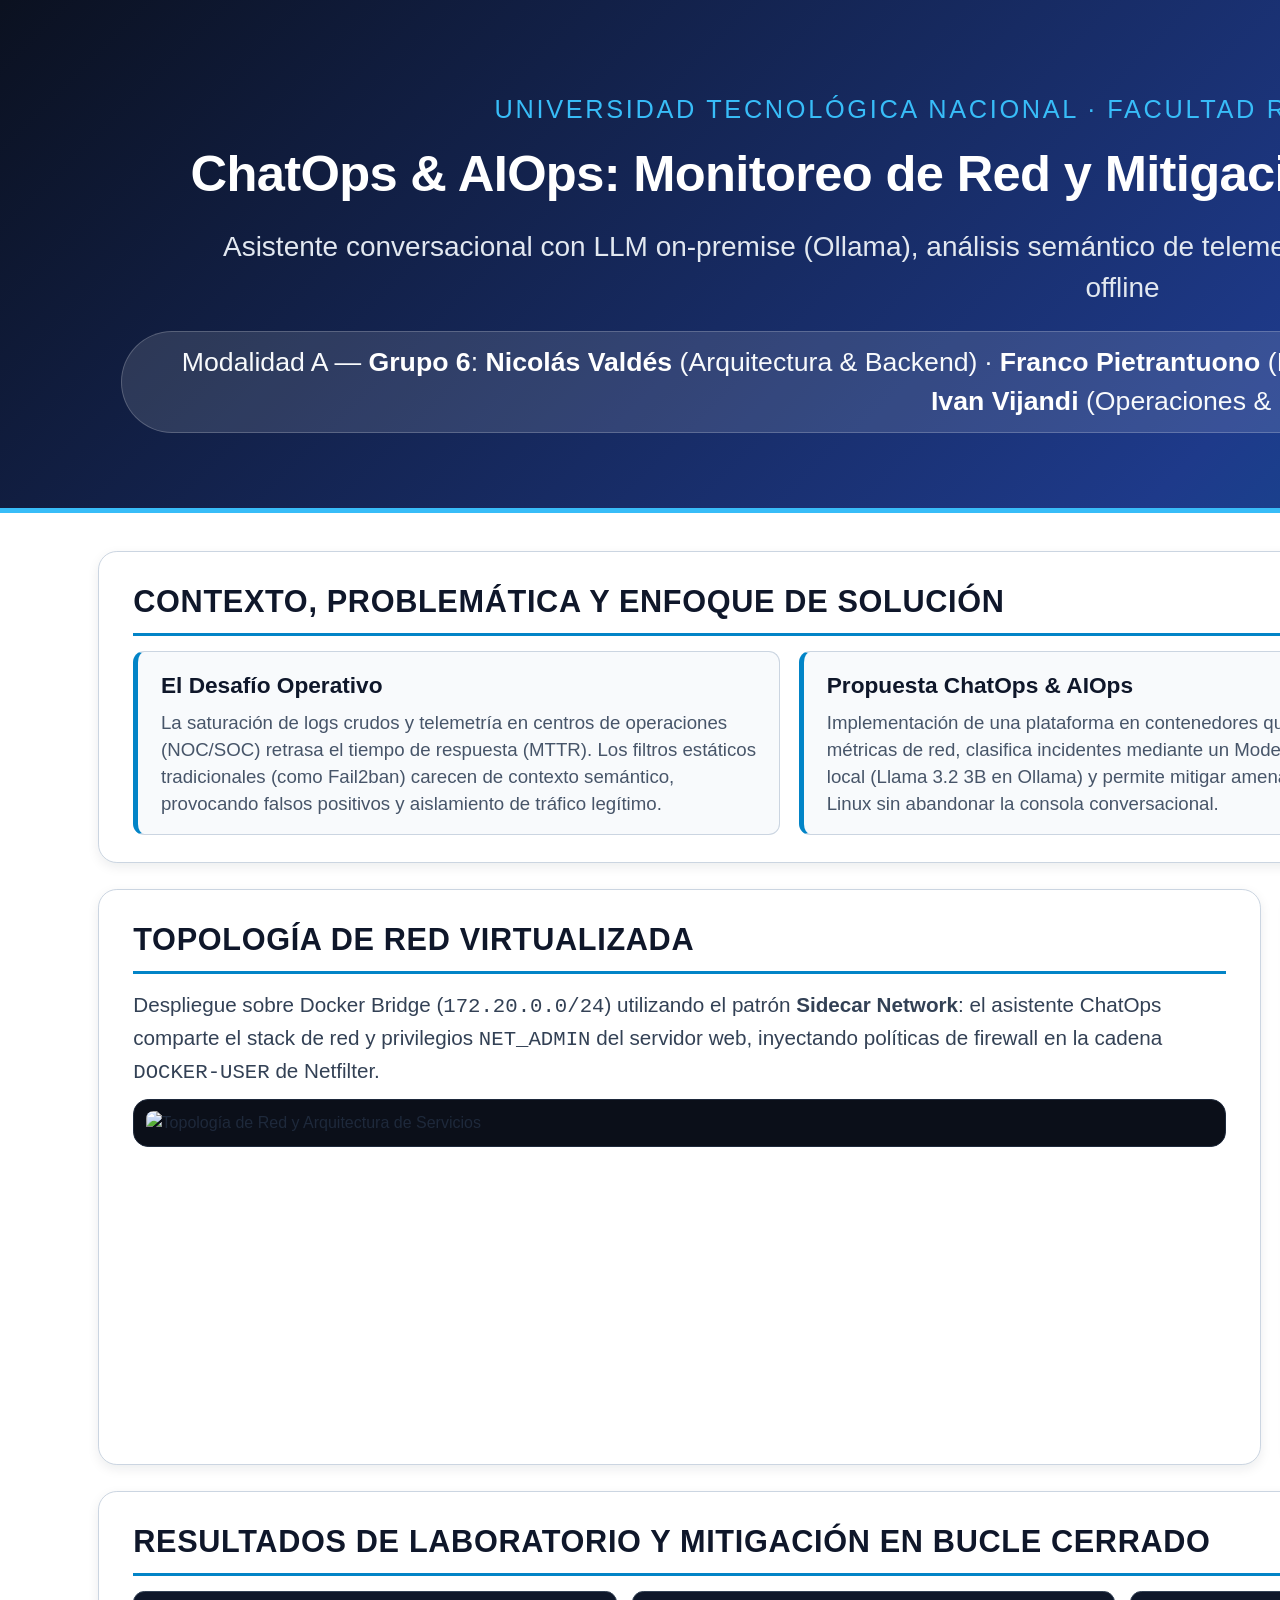
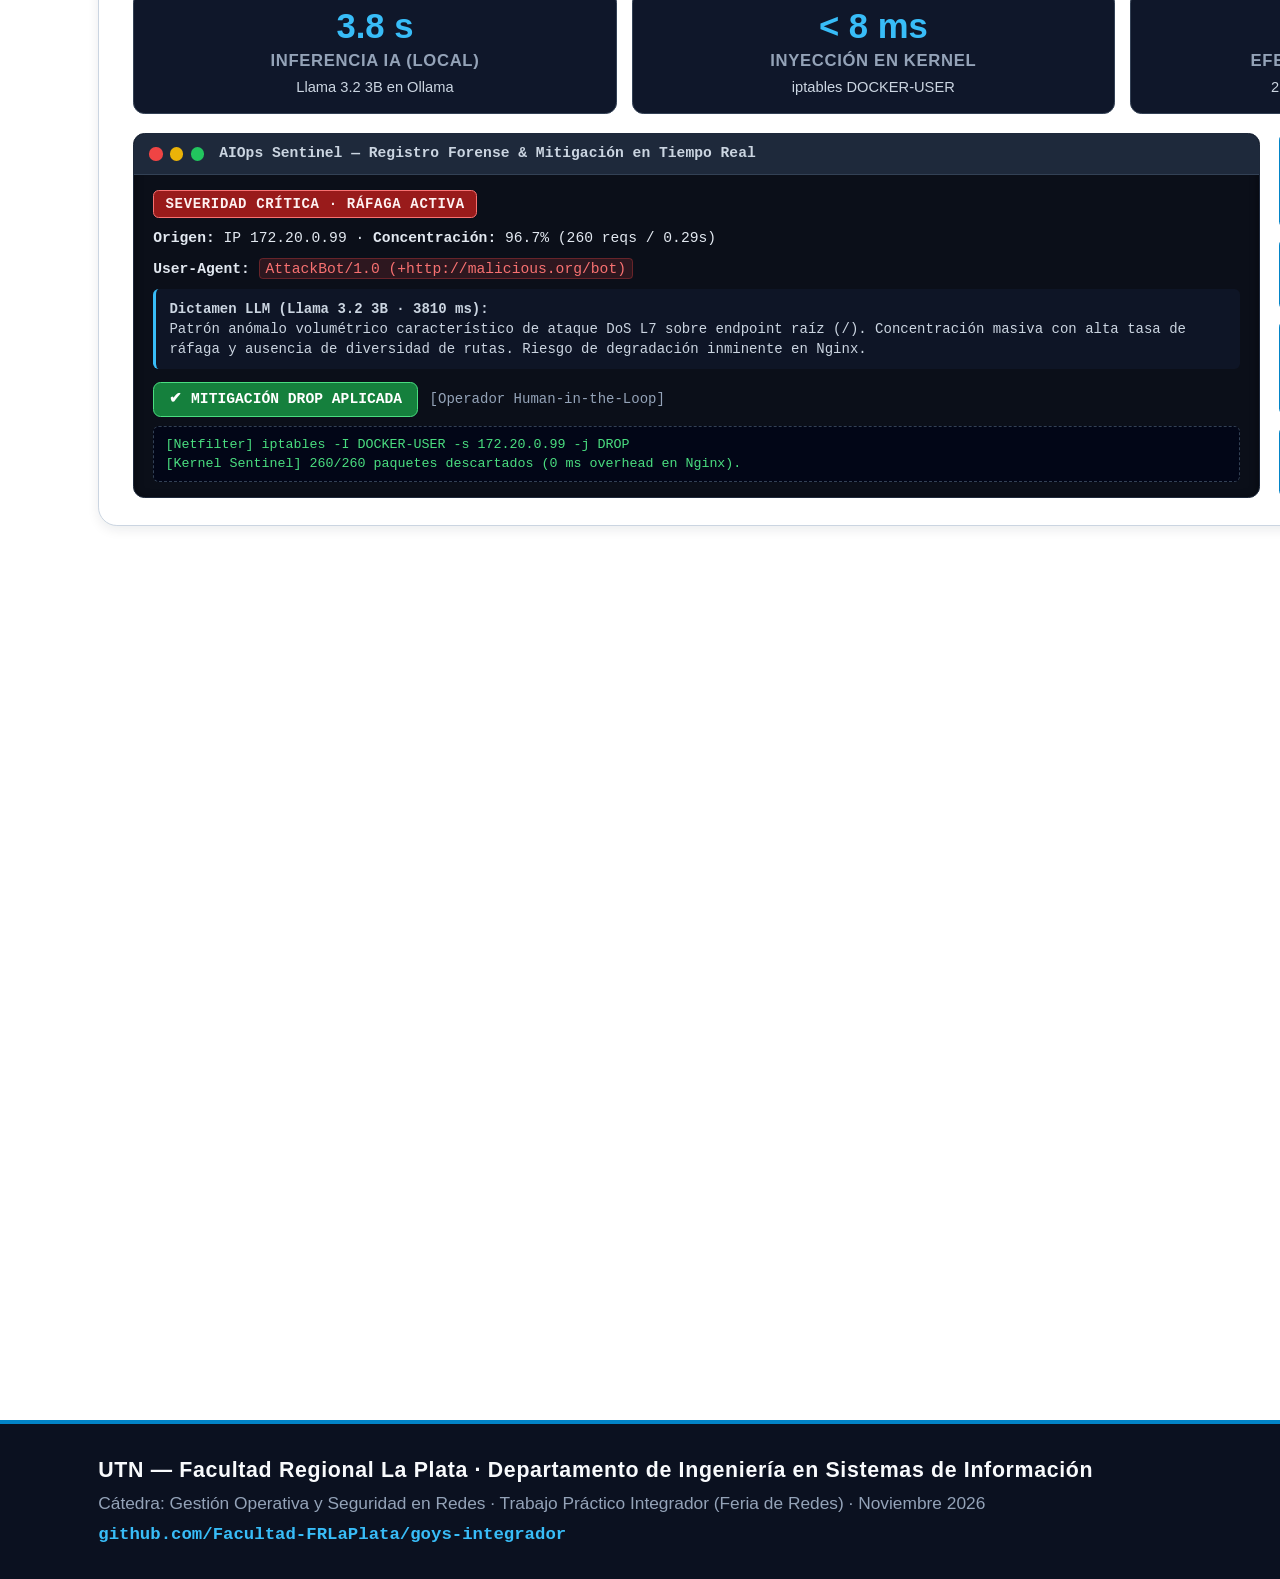
==== poster/poster-template.html @ 95d78712 "docs(poster): maquetacion de poster a1 y svg qr interactivo" ====
<!DOCTYPE html>
<html lang="es">
<head>
  <meta charset="UTF-8">
  <meta name="viewport" content="width=device-width, initial-scale=1.0">
  <title>Póster A1 — ChatOps & AIOps (GOYS 2026)</title>
  <style>
    *, *::before, *::after { margin: 0; padding: 0; box-sizing: border-box; }

    :root {
      --primary: #0f172a;
      --primary-light: #1e3a8a;
      --accent: #0284c7;
      --accent-light: #38bdf8;
      --success: #16a34a;
      --danger: #dc2626;
      --bg-page: #f1f5f9;
      --bg-section: #ffffff;
      --bg-card: #f8fafc;
      --text: #1e293b;
      --text-muted: #64748b;
      --border: #cbd5e1;
      --shadow: 0 4px 12px rgba(15, 23, 42, 0.08);
    }

    body {
      font-family: -apple-system, BlinkMacSystemFont, 'Segoe UI', Roboto, Oxygen, Ubuntu, Cantarell, 'Helvetica Neue', Arial, sans-serif;
      color: var(--text);
      background: var(--bg-page);
      line-height: 1.45;
    }

    @page {
      size: A1 portrait;
      margin: 0;
    }

    @media print {
      body { margin: 0; padding: 0; background: #ffffff; }
      .poster { box-shadow: none; border-radius: 0; }
    }

    .poster {
      width: 594mm;
      height: 841mm;
      display: flex;
      flex-direction: column;
      justify-content: space-between;
      background: #ffffff;
      overflow: hidden;
    }

    /* ── HEADER ── */
    .header {
      background: linear-gradient(135deg, #0b1120 0%, #1e3a8a 60%, #0369a1 100%);
      color: #ffffff;
      padding: 24mm 32mm 20mm;
      text-align: center;
      border-bottom: 5px solid var(--accent-light);
    }

    .header .pre-title {
      font-size: 19pt;
      font-weight: 500;
      letter-spacing: 2pt;
      text-transform: uppercase;
      color: var(--accent-light);
      margin-bottom: 4mm;
    }

    .header h1 {
      font-size: 38pt;
      font-weight: 800;
      line-height: 1.22;
      margin-bottom: 6mm;
      letter-spacing: -0.5pt;
    }

    .header .subtitle {
      font-size: 21pt;
      font-weight: 400;
      color: #e2e8f0;
      margin-bottom: 6mm;
      max-width: 90%;
      margin-left: auto;
      margin-right: auto;
    }

    .header .group-info {
      font-size: 20pt;
      font-weight: 400;
      color: #f8fafc;
      background: rgba(255, 255, 255, 0.12);
      display: inline-block;
      padding: 3mm 12mm;
      border-radius: 20mm;
      border: 1px solid rgba(255, 255, 255, 0.2);
    }

    .header .group-info strong {
      color: #ffffff;
      font-weight: 700;
    }

    /* ── CONTENT GRID ── */
    .content {
      padding: 10mm 26mm;
      display: flex;
      flex-direction: column;
      gap: 7mm;
      flex: 1;
    }

    .section {
      background: var(--bg-section);
      border-radius: 5mm;
      padding: 7mm 9mm;
      border: 1.5px solid var(--border);
      box-shadow: var(--shadow);
    }

    .section-title {
      font-size: 23pt;
      font-weight: 800;
      color: #0f172a;
      display: flex;
      align-items: center;
      gap: 3mm;
      margin-bottom: 4mm;
      padding-bottom: 2.5mm;
      border-bottom: 3px solid var(--accent);
      text-transform: uppercase;
      letter-spacing: 0.5pt;
    }

    .section p {
      font-size: 15.5pt;
      line-height: 1.5;
      color: #334155;
    }

    /* ── INTRO BANNER (3 PILLARS) ── */
    .intro-grid {
      display: grid;
      grid-template-columns: 1fr 1fr 1fr;
      gap: 5mm;
      margin-top: 2mm;
    }

    .intro-card {
      background: var(--bg-card);
      border: 1px solid var(--border);
      border-left: 5px solid var(--accent);
      border-radius: 3mm;
      padding: 4.5mm 6mm;
    }

    .intro-card h4 {
      font-size: 17pt;
      font-weight: 700;
      color: #0f172a;
      margin-bottom: 2mm;
    }

    .intro-card p {
      font-size: 14pt;
      color: #475569;
      line-height: 1.45;
    }

    /* ── MIDDLE SPLIT (2 COLUMNS) ── */
    .columns-grid {
      display: grid;
      grid-template-columns: 1.15fr 0.85fr;
      gap: 7mm;
    }

    /* ── DIAGRAM BLOCK ── */
    .diagram-container {
      background: #0b0f19;
      border-radius: 4mm;
      padding: 3mm;
      border: 1px solid #1e293b;
      display: flex;
      justify-content: center;
      align-items: center;
      margin-top: 3mm;
    }

    .diagram-container img {
      width: 100%;
      height: auto;
      display: block;
      border-radius: 2mm;
    }

    /* ── METHODOLOGY / TWO-TIER ── */
    .tier-box {
      background: var(--bg-card);
      border-radius: 3mm;
      border: 1px solid var(--border);
      padding: 4mm 5mm;
      margin-bottom: 3.5mm;
    }

    .tier-box.tier-1 { border-left: 5px solid #059669; }
    .tier-box.tier-2 { border-left: 5px solid #2563eb; }
    .tier-box.tier-3 { border-left: 5px solid #dc2626; }

    .tier-box h4 {
      font-size: 16pt;
      font-weight: 700;
      color: #0f172a;
      margin-bottom: 1.5mm;
      display: flex;
      justify-content: space-between;
    }

    .tier-box .badge {
      font-size: 11pt;
      font-weight: 600;
      padding: 0.8mm 3mm;
      border-radius: 2mm;
      color: #ffffff;
      text-transform: uppercase;
    }

    .badge-green { background: #059669; }
    .badge-blue { background: #2563eb; }
    .badge-red { background: #dc2626; }

    .tier-box p {
      font-size: 13.5pt;
      color: #475569;
      line-height: 1.4;
    }

    /* ── RESULTS SECTION ── */
    .metrics-bar {
      display: grid;
      grid-template-columns: repeat(4, 1fr);
      gap: 4mm;
      margin-bottom: 5mm;
    }

    .metric-card {
      background: #0f172a;
      color: #ffffff;
      border-radius: 3mm;
      padding: 4mm;
      text-align: center;
      border: 1px solid #334155;
    }

    .metric-value {
      font-size: 26pt;
      font-weight: 800;
      color: #38bdf8;
      line-height: 1.1;
      margin-bottom: 1mm;
    }

    .metric-label {
      font-size: 12.5pt;
      font-weight: 600;
      color: #94a3b8;
      text-transform: uppercase;
      letter-spacing: 0.5pt;
    }

    .metric-sub {
      font-size: 11pt;
      color: #cbd5e1;
      margin-top: 1mm;
    }

    .results-split {
      display: grid;
      grid-template-columns: 1.15fr 0.85fr;
      gap: 5mm;
      align-items: stretch;
    }

    .evidence-terminal {
      background: #0b0f19;
      color: #f8fafc;
      border-radius: 3mm;
      border: 1px solid #1e293b;
      display: flex;
      flex-direction: column;
      box-shadow: inset 0 2px 8px rgba(0,0,0,0.5);
      overflow: hidden;
    }

    .term-header {
      background: #1e293b;
      padding: 2.5mm 4mm;
      display: flex;
      align-items: center;
      gap: 2mm;
      border-bottom: 1px solid #334155;
    }

    .term-dot {
      width: 3.5mm;
      height: 3.5mm;
      border-radius: 50%;
      display: inline-block;
    }
    .dot-red { background: #ef4444; }
    .dot-yellow { background: #eab308; }
    .dot-green { background: #22c55e; }

    .term-title {
      font-size: 11pt;
      font-weight: 600;
      color: #cbd5e1;
      margin-left: 2mm;
      font-family: monospace;
    }

    .term-body {
      padding: 4mm 5mm;
      font-family: ui-monospace, SFMono-Regular, Menlo, Monaco, Consolas, monospace;
      font-size: 11.5pt;
      line-height: 1.45;
      display: flex;
      flex-direction: column;
      gap: 2.5mm;
    }

    .term-badge-crit {
      background: #991b1b;
      color: #fef2f2;
      display: inline-block;
      align-self: flex-start;
      font-size: 10.5pt;
      font-weight: 700;
      padding: 0.8mm 3mm;
      border-radius: 1.5mm;
      border: 1px solid #f87171;
      letter-spacing: 0.5pt;
    }

    .term-meta {
      color: #e2e8f0;
      font-size: 11pt;
    }

    .term-meta code {
      color: #f87171;
      background: rgba(239, 68, 68, 0.15);
      padding: 0.5mm 1.5mm;
      border-radius: 1mm;
      border: 1px solid rgba(239, 68, 68, 0.3);
    }

    .term-report {
      background: rgba(15, 23, 42, 0.8);
      border-left: 3px solid #38bdf8;
      padding: 2.5mm 3.5mm;
      border-radius: 1.5mm;
      color: #cbd5e1;
      font-size: 10.5pt;
    }

    .term-action-row {
      display: flex;
      align-items: center;
      gap: 3mm;
      margin-top: 1mm;
    }

    .term-btn-action {
      background: #15803d;
      color: #ffffff;
      font-weight: 700;
      font-size: 11pt;
      padding: 1.5mm 4mm;
      border-radius: 2mm;
      border: 1px solid #4ade80;
    }

    .term-hitl-tag {
      color: #94a3b8;
      font-size: 10.5pt;
    }

    .term-kernel-log {
      background: #020617;
      border: 1px dashed #334155;
      padding: 2mm 3mm;
      border-radius: 1.5mm;
      font-size: 10pt;
      color: #4ade80;
    }

    .findings-list {
      list-style: none;
      display: flex;
      flex-direction: column;
      gap: 2.5mm;
      justify-content: space-between;
    }

    .findings-list li {
      background: var(--bg-card);
      border: 1px solid var(--border);
      border-left: 4px solid var(--accent);
      padding: 3mm 4mm;
      border-radius: 2mm;
      font-size: 13pt;
      line-height: 1.35;
      color: #334155;
    }

    .findings-list li strong {
      color: #0f172a;
    }

    /* ── FOOTER ── */
    .footer {
      background: #0b1120;
      color: #ffffff;
      padding: 8mm 26mm;
      display: flex;
      align-items: center;
      justify-content: space-between;
      border-top: 4px solid var(--accent);
    }

    .footer-left {
      display: flex;
      flex-direction: column;
      gap: 1.5mm;
    }

    .footer-left .institution {
      font-size: 16pt;
      font-weight: 700;
      color: #f8fafc;
      letter-spacing: 0.5pt;
    }

    .footer-left .meta {
      font-size: 13pt;
      color: #94a3b8;
    }

    .footer-left .repo-link {
      font-size: 13pt;
      color: #38bdf8;
      font-family: monospace;
      font-weight: 600;
    }

    .footer-right {
      display: flex;
      align-items: center;
      gap: 6mm;
    }

    .qr-container {
      background: #ffffff;
      padding: 2mm;
      border-radius: 2.5mm;
      display: flex;
      align-items: center;
      justify-content: center;
      width: 25mm;
      height: 25mm;
      box-shadow: 0 2px 8px rgba(0,0,0,0.3);
    }

    .qr-container img {
      width: 100%;
      height: 100%;
    }

    .qr-caption {
      font-size: 12pt;
      color: #cbd5e1;
      text-align: right;
      line-height: 1.3;
    }
  </style>
</head>
<body>
  <div class="poster">

    <!-- ══════════ ENCABEZADO INSTITUCIONAL ══════════ -->
    <header class="header">
      <div class="pre-title">Universidad Tecnológica Nacional &middot; Facultad Regional La Plata &middot; GOYS 2026</div>
      <h1>ChatOps &amp; AIOps: Monitoreo de Red y Mitigación de Incidentes en Tiempo Real</h1>
      <p class="subtitle">Asistente conversacional con LLM on-premise (Ollama), análisis semántico de telemetría L3-L7 y mitigación perimetral Human-in-the-Loop 100% offline</p>
      <div class="group-info">
        Modalidad A &mdash; <strong>Grupo 6</strong>:
        <strong>Nicolás Valdés</strong> (Arquitectura &amp; Backend) &middot;
        <strong>Franco Pietrantuono</strong> (Infraestructura &amp; Redes) &middot;
        <strong>Facundo Otero</strong> (Seguridad &amp; Análisis) &middot;
        <strong>Ivan Vijandi</strong> (Operaciones &amp; UI)
      </div>
    </header>

    <!-- ══════════ CONTENIDO PRINCIPAL ══════════ -->
    <main class="content">

      <!-- SECCIÓN 1: INTRODUCCIÓN Y PROBLEMA -->
      <section class="section">
        <h2 class="section-title">Contexto, Problemática y Enfoque de Solución</h2>
        <div class="intro-grid">
          <div class="intro-card">
            <h4>El Desafío Operativo</h4>
            <p>La saturación de logs crudos y telemetría en centros de operaciones (NOC/SOC) retrasa el tiempo de respuesta (MTTR). Los filtros estáticos tradicionales (como Fail2ban) carecen de contexto semántico, provocando falsos positivos y aislamiento de tráfico legítimo.</p>
          </div>
          <div class="intro-card">
            <h4>Propuesta ChatOps &amp; AIOps</h4>
            <p>Implementación de una plataforma en contenedores que centraliza métricas de red, clasifica incidentes mediante un Modelo de Lenguaje local (Llama 3.2 3B en Ollama) y permite mitigar amenazas en el kernel Linux sin abandonar la consola conversacional.</p>
          </div>
          <div class="intro-card">
            <h4>Garantía 100% Offline</h4>
            <p>Arquitectura on-premise estricta: cero dependencias externas o APIs en la nube. Privacidad total de direcciones IP y registros de auditoría corporativos, garantizando robustez y operatividad total durante la demostración en la Feria de Redes.</p>
          </div>
        </div>
      </section>

      <!-- SECCIÓN 2: ARQUITECTURA + METODOLOGÍA (2 COLUMNAS) -->
      <div class="columns-grid">

        <!-- COLUMNA IZQUIERDA: TOPOLOGÍA VIRTUAL -->
        <section class="section">
          <h2 class="section-title">Topología de Red Virtualizada</h2>
          <p>Despliegue sobre Docker Bridge (<code>172.20.0.0/24</code>) utilizando el patrón <strong>Sidecar Network</strong>: el asistente ChatOps comparte el stack de red y privilegios <code>NET_ADMIN</code> del servidor web, inyectando políticas de firewall en la cadena <code>DOCKER-USER</code> de Netfilter.</p>
          <div class="diagram-container">
            <img src="../diagramas/topologia-red.svg" alt="Topología de Red y Arquitectura de Servicios">
          </div>
        </section>

        <!-- COLUMNA DERECHA: PIPELINE TWO-TIER AIOPS -->
        <section class="section">
          <h2 class="section-title">Metodología Two-Tier AIOps</h2>
          
          <div class="tier-box tier-1">
            <h4>Tier 1: Preprocesamiento Heurístico <span class="badge badge-green">&lt; 1 ms</span></h4>
            <p>Ingesta de logs en streaming sobre ventana deslizante de 300 eventos. Agregación volumétrica por IP, frecuencias HTTP y tasa de concentración sin sobrecargar el contexto de la IA.</p>
          </div>

          <div class="tier-box tier-2">
            <h4>Tier 2: Inferencia Semántica (Ollama) <span class="badge badge-blue">~3.8 s</span></h4>
            <p>Modelo Llama 3.2 3B guiado por In-Context Learning y taxonomía CVSS. Correlaciona User-Agents maliciosos con rutas sensibles, clasificando el vector y determinando el nivel de riesgo.</p>
          </div>

          <div class="tier-box tier-3">
            <h4>Mitigación Human-in-the-Loop <span class="badge badge-red">&lt; 8 ms</span></h4>
            <p>La IA no ejecuta bloqueos a ciegas: propone un dictamen estructurado y un botón de aprobación rápida. El operador valida y el kernel aplica <code>iptables DROP</code> instantáneo.</p>
          </div>
        </section>

      </div>

      <!-- SECCIÓN 3: RESULTADOS EMPÍRICOS Y EVIDENCIAS -->
      <section class="section">
        <h2 class="section-title">Resultados de Laboratorio y Mitigación en Bucle Cerrado</h2>

        <div class="metrics-bar">
          <div class="metric-card">
            <div class="metric-value">3.8 s</div>
            <div class="metric-label">Inferencia IA (Local)</div>
            <div class="metric-sub">Llama 3.2 3B en Ollama</div>
          </div>
          <div class="metric-card">
            <div class="metric-value">&lt; 8 ms</div>
            <div class="metric-label">Inyección en Kernel</div>
            <div class="metric-sub">iptables DOCKER-USER</div>
          </div>
          <div class="metric-card">
            <div class="metric-value">100%</div>
            <div class="metric-label">Efectividad de Bloqueo</div>
            <div class="metric-sub">260/260 paquetes descartados</div>
          </div>
          <div class="metric-card">
            <div class="metric-value">0%</div>
            <div class="metric-label">Falsos Positivos</div>
            <div class="metric-sub">5 clientes legítimos sin corte</div>
          </div>
        </div>

        <div class="results-split">
          <div class="evidence-terminal">
            <div class="term-header">
              <span class="term-dot dot-red"></span>
              <span class="term-dot dot-yellow"></span>
              <span class="term-dot dot-green"></span>
              <span class="term-title">AIOps Sentinel &mdash; Registro Forense &amp; Mitigaci&oacute;n en Tiempo Real</span>
            </div>
            <div class="term-body">
              <div class="term-badge-crit">SEVERIDAD CR&Iacute;TICA &middot; R&Aacute;FAGA ACTIVA</div>
              <div class="term-meta"><strong>Origen:</strong> IP 172.20.0.99 &middot; <strong>Concentraci&oacute;n:</strong> 96.7% (260 reqs / 0.29s)</div>
              <div class="term-meta"><strong>User-Agent:</strong> <code>AttackBot/1.0 (+http://malicious.org/bot)</code></div>
              <div class="term-report">
                <strong>Dictamen LLM (Llama 3.2 3B &middot; 3810 ms):</strong><br>
                Patr&oacute;n an&oacute;malo volum&eacute;trico caracter&iacute;stico de ataque DoS L7 sobre endpoint ra&iacute;z (/). Concentraci&oacute;n masiva con alta tasa de r&aacute;faga y ausencia de diversidad de rutas. Riesgo de degradaci&oacute;n inminente en Nginx.
              </div>
              <div class="term-action-row">
                <span class="term-btn-action">&#x2714; MITIGACI&Oacute;N DROP APLICADA</span>
                <span class="term-hitl-tag">[Operador Human-in-the-Loop]</span>
              </div>
              <div class="term-kernel-log">
                [Netfilter] iptables -I DOCKER-USER -s 172.20.0.99 -j DROP<br>
                [Kernel Sentinel] 260/260 paquetes descartados (0 ms overhead en Nginx).
              </div>
            </div>
          </div>
          <ul class="findings-list">
            <li><strong>Contención DoS Volumétrico:</strong> Ráfagas de 260 peticiones concurrentes desde nodo atacante (<code>172.20.0.99</code>) detectadas y neutralizadas en el kernel; el atacante pasa a estado TIMEOUT inmediato.</li>
            <li><strong>Detección de Escaneo / Fuerza Bruta:</strong> Identificación precisa de barridos con herramientas automatizadas hacia endpoints críticos (<code>/admin</code>, <code>/.env</code>) mediante análisis semántico del User-Agent.</li>
            <li><strong>Preservación de Tráfico Legítimo:</strong> Mientras se aplicaban bloqueos a IPs hostiles, el script de tráfico benigno con 5 clientes concurrentes (<code>172.20.0.51</code> - <code>.55</code>) mantuvo 100% de respuestas 200 OK y latencia &lt; 2 ms.</li>
            <li><strong>Resiliencia contra Auto-DoS:</strong> Lista blanca estricta (gateway <code>172.20.0.1</code> y servidor <code>172.20.0.10</code>) que impide aislar componentes vitales ante intentos de IP Spoofing.</li>
          </ul>
        </div>
      </section>

    </main>

    <!-- ══════════ PIE INSTITUCIONAL ══════════ -->
    <footer class="footer">
      <div class="footer-left">
        <div class="institution">UTN &mdash; Facultad Regional La Plata &middot; Departamento de Ingeniería en Sistemas de Información</div>
        <div class="meta">Cátedra: Gestión Operativa y Seguridad en Redes &middot; Trabajo Práctico Integrador (Feria de Redes) &middot; Noviembre 2026</div>
        <div class="repo-link">github.com/Facultad-FRLaPlata/goys-integrador</div>
      </div>
      <div class="footer-right">
        <div class="qr-caption">
          Escanear para acceder al<br>
          <strong>código y documentación</strong>
        </div>
        <div class="qr-container">
          <img src="qr-repo.svg" alt="Código QR al Repositorio">
        </div>
      </div>
    </footer>

  </div>
</body>
</html>
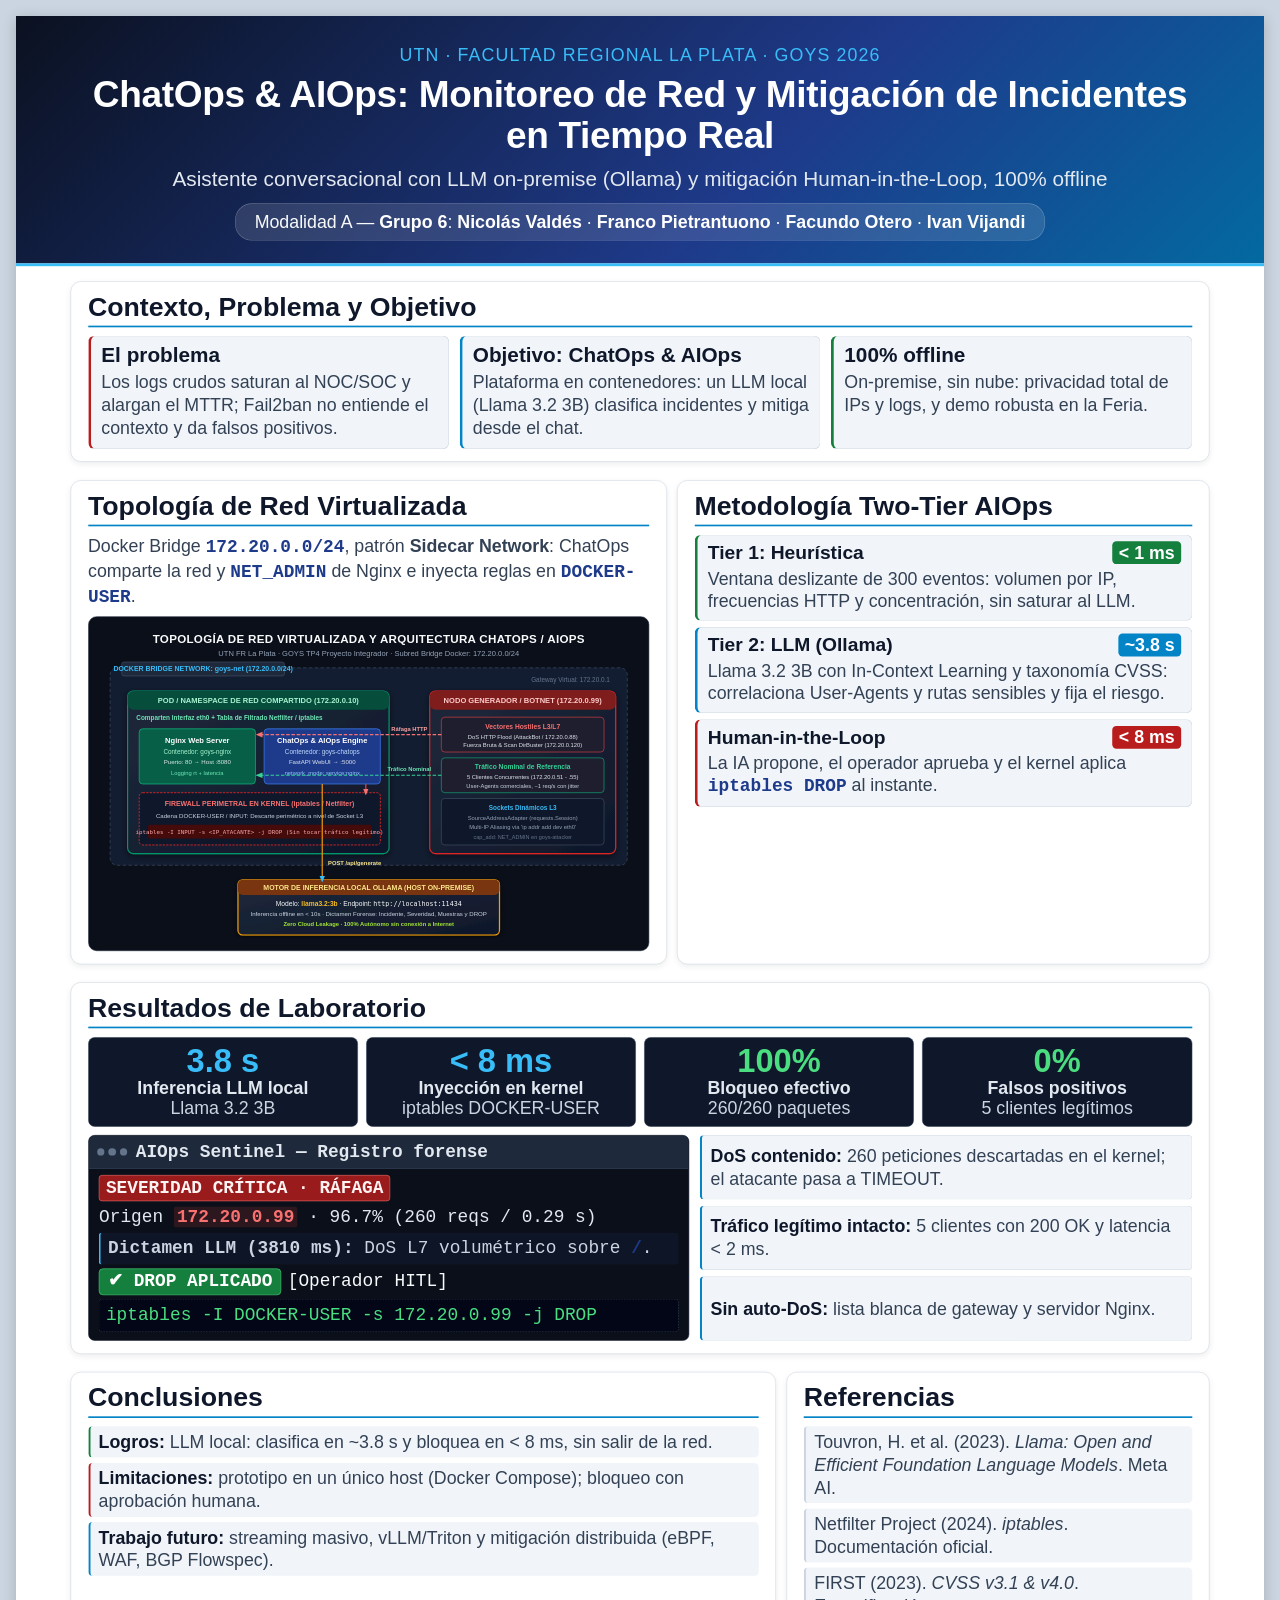
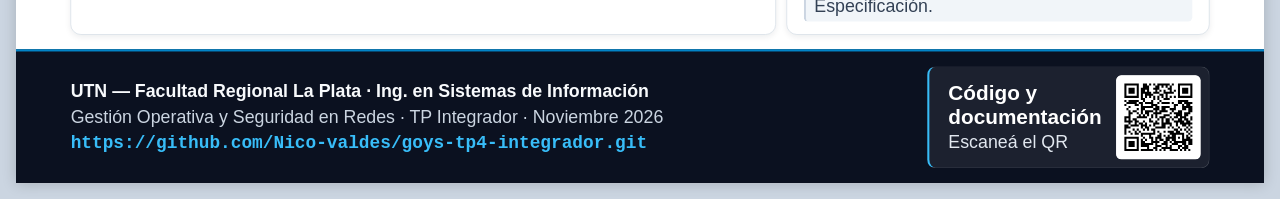
==== commit dcde46c8: "fix(poster): corrige link y qr del repo, centrado y tamanos de letra del poster a1 y agrega conclusi" ====
--- a/poster/poster-template.html
+++ b/poster/poster-template.html
@@ -7,27 +7,31 @@
   <style>
     *, *::before, *::after { margin: 0; padding: 0; box-sizing: border-box; }
 
+    /* Paleta limitada a 3 colores (README del profesor): AZUL (marca), ROJO (amenaza) y VERDE (mitigación OK),
+       más neutros (blanco / grises). Tipografías: 1 sans-serif + 1 monoespaciada.
+       Tamaños mínimos: título 48 pt · subtítulos de sección 36 pt · todo el resto >= 24 pt. */
     :root {
       --primary: #0f172a;
       --primary-light: #1e3a8a;
       --accent: #0284c7;
       --accent-light: #38bdf8;
-      --success: #16a34a;
-      --danger: #dc2626;
-      --bg-page: #f1f5f9;
+      --success: #15803d;
+      --success-light: #4ade80;
+      --danger: #b91c1c;
+      --danger-light: #f87171;
+      --bg-page: #cbd5e1;
       --bg-section: #ffffff;
-      --bg-card: #f8fafc;
+      --bg-card: #f1f5f9;
       --text: #1e293b;
-      --text-muted: #64748b;
       --border: #cbd5e1;
       --shadow: 0 4px 12px rgba(15, 23, 42, 0.08);
+      --mono: ui-monospace, SFMono-Regular, Menlo, Monaco, Consolas, monospace;
     }
 
     body {
       font-family: -apple-system, BlinkMacSystemFont, 'Segoe UI', Roboto, Oxygen, Ubuntu, Cantarell, 'Helvetica Neue', Arial, sans-serif;
       color: var(--text);
-      background: var(--bg-page);
-      line-height: 1.45;
+      line-height: 1.35;
     }
 
     @page {
@@ -35,151 +39,157 @@
       margin: 0;
     }
 
+    /* Vista en pantalla: el póster conserva su tamaño A1 real (594 x 841 mm) y un script lo escala
+       proporcionalmente para que entre en la ventana, siempre centrado. No cambia el layout ni la letra. */
+    @media screen {
+      body { background: var(--bg-page); padding: 16px; }
+    }
+
+    .poster-fit {
+      width: 594mm;
+      height: 841mm;
+      margin: 0 auto;
+    }
+
     @media print {
-      body { margin: 0; padding: 0; background: #ffffff; }
-      .poster { box-shadow: none; border-radius: 0; }
+      html, body { margin: 0; padding: 0; background: #ffffff; }
+      .poster-fit { width: auto !important; height: auto !important; margin: 0 !important; }
+      .poster { transform: none !important; box-shadow: none; }
+      * { -webkit-print-color-adjust: exact; print-color-adjust: exact; }
     }
 
     .poster {
       width: 594mm;
       height: 841mm;
+      transform-origin: top left;
       display: flex;
       flex-direction: column;
       justify-content: space-between;
       background: #ffffff;
       overflow: hidden;
-    }
+      box-shadow: 0 4px 24px rgba(0, 0, 0, 0.18);
+    }
+
+    code { font-family: var(--mono); font-weight: 600; color: var(--primary-light); }
 
     /* ── HEADER ── */
     .header {
       background: linear-gradient(135deg, #0b1120 0%, #1e3a8a 60%, #0369a1 100%);
       color: #ffffff;
-      padding: 24mm 32mm 20mm;
+      padding: 13mm 26mm 11mm;
       text-align: center;
       border-bottom: 5px solid var(--accent-light);
     }
 
     .header .pre-title {
-      font-size: 19pt;
+      font-size: 24pt;
       font-weight: 500;
-      letter-spacing: 2pt;
+      letter-spacing: 1.5pt;
       text-transform: uppercase;
       color: var(--accent-light);
+      margin-bottom: 3mm;
+    }
+
+    .header h1 {
+      font-size: 50pt;
+      font-weight: 800;
+      line-height: 1.12;
       margin-bottom: 4mm;
-    }
-
-    .header h1 {
-      font-size: 38pt;
-      font-weight: 800;
-      line-height: 1.22;
-      margin-bottom: 6mm;
       letter-spacing: -0.5pt;
     }
 
     .header .subtitle {
-      font-size: 21pt;
+      font-size: 28pt;
       font-weight: 400;
       color: #e2e8f0;
-      margin-bottom: 6mm;
-      max-width: 90%;
-      margin-left: auto;
-      margin-right: auto;
+      margin-bottom: 5mm;
     }
 
     .header .group-info {
-      font-size: 20pt;
+      font-size: 24pt;
       font-weight: 400;
       color: #f8fafc;
       background: rgba(255, 255, 255, 0.12);
       display: inline-block;
-      padding: 3mm 12mm;
-      border-radius: 20mm;
-      border: 1px solid rgba(255, 255, 255, 0.2);
-    }
-
-    .header .group-info strong {
-      color: #ffffff;
-      font-weight: 700;
-    }
-
-    /* ── CONTENT GRID ── */
+      padding: 3mm 9mm;
+      border-radius: 8mm;
+      border: 1px solid rgba(255, 255, 255, 0.25);
+      line-height: 1.3;
+    }
+
+    .header .group-info strong { color: #ffffff; font-weight: 700; }
+
+    /* ── CONTENT ── */
     .content {
-      padding: 10mm 26mm;
+      padding: 7mm 26mm;
       display: flex;
       flex-direction: column;
-      gap: 7mm;
+      justify-content: space-between;
+      gap: 5mm;
       flex: 1;
     }
 
     .section {
       background: var(--bg-section);
       border-radius: 5mm;
-      padding: 7mm 9mm;
+      padding: 5mm 8mm 6mm;
       border: 1.5px solid var(--border);
       box-shadow: var(--shadow);
     }
 
     .section-title {
-      font-size: 23pt;
+      font-size: 36pt;
       font-weight: 800;
-      color: #0f172a;
-      display: flex;
-      align-items: center;
-      gap: 3mm;
+      color: var(--primary);
+      line-height: 1.1;
       margin-bottom: 4mm;
-      padding-bottom: 2.5mm;
+      padding-bottom: 2mm;
       border-bottom: 3px solid var(--accent);
-      text-transform: uppercase;
-      letter-spacing: 0.5pt;
-    }
-
-    .section p {
-      font-size: 15.5pt;
-      line-height: 1.5;
-      color: #334155;
-    }
-
-    /* ── INTRO BANNER (3 PILLARS) ── */
-    .intro-grid {
+    }
+
+    .section p { font-size: 24pt; line-height: 1.32; color: #334155; }
+
+    /* ── INTRO (3 tarjetas) ── */
+    .cards-grid {
       display: grid;
       grid-template-columns: 1fr 1fr 1fr;
       gap: 5mm;
-      margin-top: 2mm;
-    }
-
-    .intro-card {
+    }
+
+    .card {
       background: var(--bg-card);
       border: 1px solid var(--border);
       border-left: 5px solid var(--accent);
       border-radius: 3mm;
-      padding: 4.5mm 6mm;
-    }
-
-    .intro-card h4 {
-      font-size: 17pt;
+      padding: 3.5mm 5mm 4mm;
+    }
+
+    .card.red { border-left-color: var(--danger); }
+    .card.green { border-left-color: var(--success); }
+
+    .card h4 {
+      font-size: 28pt;
       font-weight: 700;
-      color: #0f172a;
-      margin-bottom: 2mm;
-    }
-
-    .intro-card p {
-      font-size: 14pt;
-      color: #475569;
-      line-height: 1.45;
-    }
-
-    /* ── MIDDLE SPLIT (2 COLUMNS) ── */
+      color: var(--primary);
+      line-height: 1.15;
+      margin-bottom: 1.5mm;
+    }
+
+    .card p { font-size: 24pt; line-height: 1.3; color: #334155; }
+
+    /* ── ARQUITECTURA + METODOLOGÍA ── */
     .columns-grid {
       display: grid;
-      grid-template-columns: 1.15fr 0.85fr;
-      gap: 7mm;
-    }
-
-    /* ── DIAGRAM BLOCK ── */
+      grid-template-columns: 1.12fr 1fr;
+      gap: 5mm;
+    }
+
+    .columns-grid .section { display: flex; flex-direction: column; }
+
     .diagram-container {
       background: #0b0f19;
       border-radius: 4mm;
-      padding: 3mm;
+      padding: 2mm;
       border: 1px solid #1e293b;
       display: flex;
       justify-content: center;
@@ -187,96 +197,73 @@
       margin-top: 3mm;
     }
 
-    .diagram-container img {
-      width: 100%;
-      height: auto;
-      display: block;
-      border-radius: 2mm;
-    }
-
-    /* ── METHODOLOGY / TWO-TIER ── */
+    .diagram-container img { width: 100%; height: auto; display: block; border-radius: 2mm; }
+
     .tier-box {
       background: var(--bg-card);
       border-radius: 3mm;
       border: 1px solid var(--border);
-      padding: 4mm 5mm;
-      margin-bottom: 3.5mm;
-    }
-
-    .tier-box.tier-1 { border-left: 5px solid #059669; }
-    .tier-box.tier-2 { border-left: 5px solid #2563eb; }
-    .tier-box.tier-3 { border-left: 5px solid #dc2626; }
+      padding: 3mm 5mm 3.5mm;
+      margin-bottom: 3mm;
+    }
+
+    .tier-box:last-child { margin-bottom: 0; }
+    .tier-box.tier-1 { border-left: 5px solid var(--success); }
+    .tier-box.tier-2 { border-left: 5px solid var(--accent); }
+    .tier-box.tier-3 { border-left: 5px solid var(--danger); }
 
     .tier-box h4 {
-      font-size: 16pt;
+      font-size: 26pt;
       font-weight: 700;
-      color: #0f172a;
+      color: var(--primary);
+      line-height: 1.15;
       margin-bottom: 1.5mm;
       display: flex;
       justify-content: space-between;
-    }
-
-    .tier-box .badge {
-      font-size: 11pt;
-      font-weight: 600;
-      padding: 0.8mm 3mm;
+      align-items: center;
+      gap: 3mm;
+    }
+
+    .badge {
+      font-size: 24pt;
+      font-weight: 700;
+      padding: 0.5mm 3mm;
       border-radius: 2mm;
       color: #ffffff;
-      text-transform: uppercase;
-    }
-
-    .badge-green { background: #059669; }
-    .badge-blue { background: #2563eb; }
-    .badge-red { background: #dc2626; }
-
-    .tier-box p {
-      font-size: 13.5pt;
-      color: #475569;
-      line-height: 1.4;
-    }
-
-    /* ── RESULTS SECTION ── */
+      white-space: nowrap;
+    }
+
+    .badge-green { background: var(--success); }
+    .badge-blue { background: var(--accent); }
+    .badge-red { background: var(--danger); }
+
+    .tier-box p { font-size: 24pt; line-height: 1.28; color: #334155; }
+
+    /* ── RESULTADOS ── */
     .metrics-bar {
       display: grid;
       grid-template-columns: repeat(4, 1fr);
       gap: 4mm;
-      margin-bottom: 5mm;
+      margin-bottom: 4mm;
     }
 
     .metric-card {
-      background: #0f172a;
+      background: var(--primary);
       color: #ffffff;
       border-radius: 3mm;
-      padding: 4mm;
+      padding: 3mm 3mm 3.5mm;
       text-align: center;
       border: 1px solid #334155;
     }
 
-    .metric-value {
-      font-size: 26pt;
-      font-weight: 800;
-      color: #38bdf8;
-      line-height: 1.1;
-      margin-bottom: 1mm;
-    }
-
-    .metric-label {
-      font-size: 12.5pt;
-      font-weight: 600;
-      color: #94a3b8;
-      text-transform: uppercase;
-      letter-spacing: 0.5pt;
-    }
-
-    .metric-sub {
-      font-size: 11pt;
-      color: #cbd5e1;
-      margin-top: 1mm;
-    }
+    .metric-value { font-size: 44pt; font-weight: 800; color: var(--accent-light); line-height: 1.05; }
+    .metric-value.ok { color: var(--success-light); }
+    .metric-label { font-size: 24pt; font-weight: 700; color: #e2e8f0; line-height: 1.15; }
+    .metric-sub { font-size: 24pt; color: #cbd5e1; line-height: 1.15; }
 
     .results-split {
       display: grid;
-      grid-template-columns: 1.15fr 0.85fr;
+      grid-template-columns: 1.1fr 0.9fr;
       gap: 5mm;
       align-items: stretch;
     }
@@ -288,102 +275,64 @@
       border: 1px solid #1e293b;
       display: flex;
       flex-direction: column;
-      box-shadow: inset 0 2px 8px rgba(0,0,0,0.5);
       overflow: hidden;
     }
 
     .term-header {
       background: #1e293b;
-      padding: 2.5mm 4mm;
+      padding: 2mm 4mm;
       display: flex;
       align-items: center;
       gap: 2mm;
       border-bottom: 1px solid #334155;
     }
 
-    .term-dot {
-      width: 3.5mm;
-      height: 3.5mm;
-      border-radius: 50%;
-      display: inline-block;
-    }
-    .dot-red { background: #ef4444; }
-    .dot-yellow { background: #eab308; }
-    .dot-green { background: #22c55e; }
-
-    .term-title {
-      font-size: 11pt;
-      font-weight: 600;
-      color: #cbd5e1;
-      margin-left: 2mm;
-      font-family: monospace;
-    }
+    .term-dot { width: 3.5mm; height: 3.5mm; border-radius: 50%; background: #64748b; display: inline-block; }
+
+    .term-title { font-size: 24pt; font-weight: 600; color: #e2e8f0; margin-left: 2mm; font-family: var(--mono); }
 
     .term-body {
-      padding: 4mm 5mm;
-      font-family: ui-monospace, SFMono-Regular, Menlo, Monaco, Consolas, monospace;
-      font-size: 11.5pt;
-      line-height: 1.45;
+      padding: 3mm 5mm 4mm;
+      font-family: var(--mono);
+      font-size: 24pt;
+      line-height: 1.3;
       display: flex;
       flex-direction: column;
-      gap: 2.5mm;
+      gap: 2mm;
+      flex: 1;
     }
 
     .term-badge-crit {
       background: #991b1b;
       color: #fef2f2;
-      display: inline-block;
       align-self: flex-start;
-      font-size: 10.5pt;
       font-weight: 700;
-      padding: 0.8mm 3mm;
+      padding: 0.5mm 3mm;
       border-radius: 1.5mm;
-      border: 1px solid #f87171;
-      letter-spacing: 0.5pt;
-    }
-
-    .term-meta {
-      color: #e2e8f0;
-      font-size: 11pt;
-    }
-
-    .term-meta code {
-      color: #f87171;
-      background: rgba(239, 68, 68, 0.15);
-      padding: 0.5mm 1.5mm;
-      border-radius: 1mm;
-      border: 1px solid rgba(239, 68, 68, 0.3);
-    }
+      border: 1px solid var(--danger-light);
+    }
+
+    .term-meta { color: #e2e8f0; }
+    .term-meta code { color: var(--danger-light); background: rgba(239, 68, 68, 0.15); padding: 0 1.5mm; border-radius: 1mm; }
 
     .term-report {
       background: rgba(15, 23, 42, 0.8);
-      border-left: 3px solid #38bdf8;
-      padding: 2.5mm 3.5mm;
+      border-left: 3px solid var(--accent-light);
+      padding: 2mm 3.5mm;
       border-radius: 1.5mm;
       color: #cbd5e1;
-      font-size: 10.5pt;
-    }
-
-    .term-action-row {
-      display: flex;
-      align-items: center;
-      gap: 3mm;
-      margin-top: 1mm;
-    }
+      font-family: inherit;
+    }
+
+    .term-action-row { display: flex; align-items: center; gap: 3mm; flex-wrap: wrap; }
 
     .term-btn-action {
-      background: #15803d;
+      background: var(--success);
       color: #ffffff;
       font-weight: 700;
-      font-size: 11pt;
-      padding: 1.5mm 4mm;
+      padding: 0.5mm 4mm;
       border-radius: 2mm;
-      border: 1px solid #4ade80;
-    }
-
-    .term-hitl-tag {
-      color: #94a3b8;
-      font-size: 10.5pt;
+      border: 1px solid var(--success-light);
     }
 
     .term-kernel-log {
@@ -391,15 +340,14 @@
       border: 1px dashed #334155;
       padding: 2mm 3mm;
       border-radius: 1.5mm;
-      font-size: 10pt;
-      color: #4ade80;
+      color: var(--success-light);
     }
 
     .findings-list {
       list-style: none;
       display: flex;
       flex-direction: column;
-      gap: 2.5mm;
+      gap: 3mm;
       justify-content: space-between;
     }
 
@@ -407,239 +355,275 @@
       background: var(--bg-card);
       border: 1px solid var(--border);
       border-left: 4px solid var(--accent);
-      padding: 3mm 4mm;
+      padding: 2.5mm 4mm;
       border-radius: 2mm;
-      font-size: 13pt;
-      line-height: 1.35;
+      font-size: 24pt;
+      line-height: 1.28;
       color: #334155;
-    }
-
-    .findings-list li strong {
-      color: #0f172a;
-    }
+      flex: 1;
+      display: flex;
+      align-items: center;
+    }
+
+    .findings-list li strong { color: var(--primary); }
+
+    /* ── CONCLUSIONES + REFERENCIAS ── */
+    .closing-grid {
+      display: grid;
+      grid-template-columns: 1.25fr 0.75fr;
+      gap: 5mm;
+    }
+
+    .conclusions-list, .references-list { list-style: none; display: flex; flex-direction: column; gap: 2.5mm; }
+
+    .conclusions-list li, .references-list li {
+      font-size: 24pt;
+      line-height: 1.28;
+      color: #334155;
+      padding: 2mm 4mm;
+      border-radius: 2mm;
+      background: var(--bg-card);
+      border-left: 4px solid var(--accent);
+    }
+
+    .conclusions-list li.logro { border-left-color: var(--success); }
+    .conclusions-list li.limit { border-left-color: var(--danger); }
+    .conclusions-list li strong { color: var(--primary); }
+    .references-list li { border-left-color: var(--border); }
 
     /* ── FOOTER ── */
     .footer {
       background: #0b1120;
       color: #ffffff;
-      padding: 8mm 26mm;
+      padding: 7mm 26mm;
       display: flex;
       align-items: center;
       justify-content: space-between;
+      gap: 10mm;
       border-top: 4px solid var(--accent);
     }
 
-    .footer-left {
-      display: flex;
-      flex-direction: column;
-      gap: 1.5mm;
-    }
-
-    .footer-left .institution {
-      font-size: 16pt;
-      font-weight: 700;
-      color: #f8fafc;
-      letter-spacing: 0.5pt;
-    }
-
-    .footer-left .meta {
-      font-size: 13pt;
-      color: #94a3b8;
-    }
-
-    .footer-left .repo-link {
-      font-size: 13pt;
-      color: #38bdf8;
-      font-family: monospace;
-      font-weight: 600;
-    }
-
+    .footer-left { display: flex; flex-direction: column; gap: 1mm; }
+    .footer-left .institution { font-size: 24pt; font-weight: 700; color: #f8fafc; }
+    .footer-left .meta { font-size: 24pt; color: #cbd5e1; }
+    .footer-left .repo-link { font-size: 24pt; color: var(--accent-light); font-family: var(--mono); font-weight: 600; }
+
+    /* Tarjeta del QR: texto a la izquierda, código a la derecha, ambos centrados verticalmente */
     .footer-right {
       display: flex;
       align-items: center;
-      gap: 6mm;
-    }
+      gap: 7mm;
+      flex-shrink: 0;
+      padding: 4mm 4mm 4mm 9mm;
+      background: rgba(255, 255, 255, 0.07);
+      border: 1px solid rgba(255, 255, 255, 0.22);
+      border-left: 4px solid var(--accent-light);
+      border-radius: 4mm;
+    }
+
+    .qr-caption { font-size: 24pt; color: #e2e8f0; text-align: left; line-height: 1.25; }
+    .qr-caption strong { display: block; color: #ffffff; font-size: 28pt; line-height: 1.15; margin-bottom: 1mm; }
 
     .qr-container {
       background: #ffffff;
-      padding: 2mm;
       border-radius: 2.5mm;
-      display: flex;
-      align-items: center;
-      justify-content: center;
-      width: 25mm;
-      height: 25mm;
-      box-shadow: 0 2px 8px rgba(0,0,0,0.3);
-    }
-
-    .qr-container img {
-      width: 100%;
-      height: 100%;
-    }
-
-    .qr-caption {
-      font-size: 12pt;
-      color: #cbd5e1;
-      text-align: right;
-      line-height: 1.3;
-    }
+      overflow: hidden;
+      width: 40mm;
+      height: 40mm;
+      flex-shrink: 0;
+    }
+
+    .qr-container img { width: 100%; height: 100%; display: block; }
   </style>
 </head>
 <body>
+  <div class="poster-fit" id="poster-fit">
   <div class="poster">
 
-    <!-- ══════════ ENCABEZADO INSTITUCIONAL ══════════ -->
+    <!-- ══════════ ENCABEZADO ══════════ -->
     <header class="header">
-      <div class="pre-title">Universidad Tecnológica Nacional &middot; Facultad Regional La Plata &middot; GOYS 2026</div>
+      <div class="pre-title">UTN &middot; Facultad Regional La Plata &middot; GOYS 2026</div>
       <h1>ChatOps &amp; AIOps: Monitoreo de Red y Mitigación de Incidentes en Tiempo Real</h1>
-      <p class="subtitle">Asistente conversacional con LLM on-premise (Ollama), análisis semántico de telemetría L3-L7 y mitigación perimetral Human-in-the-Loop 100% offline</p>
+      <p class="subtitle">Asistente conversacional con LLM on-premise (Ollama) y mitigación Human-in-the-Loop, 100% offline</p>
       <div class="group-info">
         Modalidad A &mdash; <strong>Grupo 6</strong>:
-        <strong>Nicolás Valdés</strong> (Arquitectura &amp; Backend) &middot;
-        <strong>Franco Pietrantuono</strong> (Infraestructura &amp; Redes) &middot;
-        <strong>Facundo Otero</strong> (Seguridad &amp; Análisis) &middot;
-        <strong>Ivan Vijandi</strong> (Operaciones &amp; UI)
+        <strong>Nicolás Valdés</strong> &middot;
+        <strong>Franco Pietrantuono</strong> &middot;
+        <strong>Facundo Otero</strong> &middot;
+        <strong>Ivan Vijandi</strong>
       </div>
     </header>
 
-    <!-- ══════════ CONTENIDO PRINCIPAL ══════════ -->
+    <!-- ══════════ CONTENIDO ══════════ -->
     <main class="content">
 
-      <!-- SECCIÓN 1: INTRODUCCIÓN Y PROBLEMA -->
+      <!-- 1. Introducción y objetivos -->
       <section class="section">
-        <h2 class="section-title">Contexto, Problemática y Enfoque de Solución</h2>
-        <div class="intro-grid">
-          <div class="intro-card">
-            <h4>El Desafío Operativo</h4>
-            <p>La saturación de logs crudos y telemetría en centros de operaciones (NOC/SOC) retrasa el tiempo de respuesta (MTTR). Los filtros estáticos tradicionales (como Fail2ban) carecen de contexto semántico, provocando falsos positivos y aislamiento de tráfico legítimo.</p>
-          </div>
-          <div class="intro-card">
-            <h4>Propuesta ChatOps &amp; AIOps</h4>
-            <p>Implementación de una plataforma en contenedores que centraliza métricas de red, clasifica incidentes mediante un Modelo de Lenguaje local (Llama 3.2 3B en Ollama) y permite mitigar amenazas en el kernel Linux sin abandonar la consola conversacional.</p>
-          </div>
-          <div class="intro-card">
-            <h4>Garantía 100% Offline</h4>
-            <p>Arquitectura on-premise estricta: cero dependencias externas o APIs en la nube. Privacidad total de direcciones IP y registros de auditoría corporativos, garantizando robustez y operatividad total durante la demostración en la Feria de Redes.</p>
+        <h2 class="section-title">Contexto, Problema y Objetivo</h2>
+        <div class="cards-grid">
+          <div class="card red">
+            <h4>El problema</h4>
+            <p>Los logs crudos saturan al NOC/SOC y alargan el MTTR; Fail2ban no entiende el contexto y da falsos positivos.</p>
+          </div>
+          <div class="card">
+            <h4>Objetivo: ChatOps &amp; AIOps</h4>
+            <p>Plataforma en contenedores: un LLM local (Llama 3.2 3B) clasifica incidentes y mitiga desde el chat.</p>
+          </div>
+          <div class="card green">
+            <h4>100% offline</h4>
+            <p>On-premise, sin nube: privacidad total de IPs y logs, y demo robusta en la Feria.</p>
           </div>
         </div>
       </section>
 
-      <!-- SECCIÓN 2: ARQUITECTURA + METODOLOGÍA (2 COLUMNAS) -->
+      <!-- 2. Arquitectura + metodología -->
       <div class="columns-grid">
 
-        <!-- COLUMNA IZQUIERDA: TOPOLOGÍA VIRTUAL -->
         <section class="section">
           <h2 class="section-title">Topología de Red Virtualizada</h2>
-          <p>Despliegue sobre Docker Bridge (<code>172.20.0.0/24</code>) utilizando el patrón <strong>Sidecar Network</strong>: el asistente ChatOps comparte el stack de red y privilegios <code>NET_ADMIN</code> del servidor web, inyectando políticas de firewall en la cadena <code>DOCKER-USER</code> de Netfilter.</p>
+          <p>Docker Bridge <code>172.20.0.0/24</code>, patrón <strong>Sidecar Network</strong>: ChatOps comparte la red y <code>NET_ADMIN</code> de Nginx e inyecta reglas en <code>DOCKER-USER</code>.</p>
           <div class="diagram-container">
             <img src="../diagramas/topologia-red.svg" alt="Topología de Red y Arquitectura de Servicios">
           </div>
         </section>
 
-        <!-- COLUMNA DERECHA: PIPELINE TWO-TIER AIOPS -->
         <section class="section">
           <h2 class="section-title">Metodología Two-Tier AIOps</h2>
-          
+
           <div class="tier-box tier-1">
-            <h4>Tier 1: Preprocesamiento Heurístico <span class="badge badge-green">&lt; 1 ms</span></h4>
-            <p>Ingesta de logs en streaming sobre ventana deslizante de 300 eventos. Agregación volumétrica por IP, frecuencias HTTP y tasa de concentración sin sobrecargar el contexto de la IA.</p>
+            <h4>Tier 1: Heurística <span class="badge badge-green">&lt; 1 ms</span></h4>
+            <p>Ventana deslizante de 300 eventos: volumen por IP, frecuencias HTTP y concentración, sin saturar al LLM.</p>
           </div>
 
           <div class="tier-box tier-2">
-            <h4>Tier 2: Inferencia Semántica (Ollama) <span class="badge badge-blue">~3.8 s</span></h4>
-            <p>Modelo Llama 3.2 3B guiado por In-Context Learning y taxonomía CVSS. Correlaciona User-Agents maliciosos con rutas sensibles, clasificando el vector y determinando el nivel de riesgo.</p>
+            <h4>Tier 2: LLM (Ollama) <span class="badge badge-blue">~3.8 s</span></h4>
+            <p>Llama 3.2 3B con In-Context Learning y taxonomía CVSS: correlaciona User-Agents y rutas sensibles y fija el riesgo.</p>
           </div>
 
           <div class="tier-box tier-3">
-            <h4>Mitigación Human-in-the-Loop <span class="badge badge-red">&lt; 8 ms</span></h4>
-            <p>La IA no ejecuta bloqueos a ciegas: propone un dictamen estructurado y un botón de aprobación rápida. El operador valida y el kernel aplica <code>iptables DROP</code> instantáneo.</p>
+            <h4>Human-in-the-Loop <span class="badge badge-red">&lt; 8 ms</span></h4>
+            <p>La IA propone, el operador aprueba y el kernel aplica <code>iptables DROP</code> al instante.</p>
           </div>
         </section>
 
       </div>
 
-      <!-- SECCIÓN 3: RESULTADOS EMPÍRICOS Y EVIDENCIAS -->
+      <!-- 3. Resultados -->
       <section class="section">
-        <h2 class="section-title">Resultados de Laboratorio y Mitigación en Bucle Cerrado</h2>
+        <h2 class="section-title">Resultados de Laboratorio</h2>
 
         <div class="metrics-bar">
           <div class="metric-card">
             <div class="metric-value">3.8 s</div>
-            <div class="metric-label">Inferencia IA (Local)</div>
-            <div class="metric-sub">Llama 3.2 3B en Ollama</div>
+            <div class="metric-label">Inferencia LLM local</div>
+            <div class="metric-sub">Llama 3.2 3B</div>
           </div>
           <div class="metric-card">
             <div class="metric-value">&lt; 8 ms</div>
-            <div class="metric-label">Inyección en Kernel</div>
+            <div class="metric-label">Inyección en kernel</div>
             <div class="metric-sub">iptables DOCKER-USER</div>
           </div>
           <div class="metric-card">
-            <div class="metric-value">100%</div>
-            <div class="metric-label">Efectividad de Bloqueo</div>
-            <div class="metric-sub">260/260 paquetes descartados</div>
+            <div class="metric-value ok">100%</div>
+            <div class="metric-label">Bloqueo efectivo</div>
+            <div class="metric-sub">260/260 paquetes</div>
           </div>
           <div class="metric-card">
-            <div class="metric-value">0%</div>
-            <div class="metric-label">Falsos Positivos</div>
-            <div class="metric-sub">5 clientes legítimos sin corte</div>
+            <div class="metric-value ok">0%</div>
+            <div class="metric-label">Falsos positivos</div>
+            <div class="metric-sub">5 clientes legítimos</div>
           </div>
         </div>
 
         <div class="results-split">
           <div class="evidence-terminal">
             <div class="term-header">
-              <span class="term-dot dot-red"></span>
-              <span class="term-dot dot-yellow"></span>
-              <span class="term-dot dot-green"></span>
-              <span class="term-title">AIOps Sentinel &mdash; Registro Forense &amp; Mitigaci&oacute;n en Tiempo Real</span>
+              <span class="term-dot"></span>
+              <span class="term-dot"></span>
+              <span class="term-dot"></span>
+              <span class="term-title">AIOps Sentinel &mdash; Registro forense</span>
             </div>
             <div class="term-body">
-              <div class="term-badge-crit">SEVERIDAD CR&Iacute;TICA &middot; R&Aacute;FAGA ACTIVA</div>
-              <div class="term-meta"><strong>Origen:</strong> IP 172.20.0.99 &middot; <strong>Concentraci&oacute;n:</strong> 96.7% (260 reqs / 0.29s)</div>
-              <div class="term-meta"><strong>User-Agent:</strong> <code>AttackBot/1.0 (+http://malicious.org/bot)</code></div>
-              <div class="term-report">
-                <strong>Dictamen LLM (Llama 3.2 3B &middot; 3810 ms):</strong><br>
-                Patr&oacute;n an&oacute;malo volum&eacute;trico caracter&iacute;stico de ataque DoS L7 sobre endpoint ra&iacute;z (/). Concentraci&oacute;n masiva con alta tasa de r&aacute;faga y ausencia de diversidad de rutas. Riesgo de degradaci&oacute;n inminente en Nginx.
+              <div class="term-badge-crit">SEVERIDAD CR&Iacute;TICA &middot; R&Aacute;FAGA</div>
+              <div class="term-meta">Origen <code>172.20.0.99</code> &middot; 96.7% (260 reqs / 0.29 s)</div>
+              <div class="term-report"><strong>Dictamen LLM (3810 ms):</strong> DoS L7 volum&eacute;trico sobre <code>/</code>.</div>
+              <div class="term-action-row">
+                <span class="term-btn-action">&#x2714; DROP APLICADO</span>
+                <span>[Operador HITL]</span>
               </div>
-              <div class="term-action-row">
-                <span class="term-btn-action">&#x2714; MITIGACI&Oacute;N DROP APLICADA</span>
-                <span class="term-hitl-tag">[Operador Human-in-the-Loop]</span>
-              </div>
-              <div class="term-kernel-log">
-                [Netfilter] iptables -I DOCKER-USER -s 172.20.0.99 -j DROP<br>
-                [Kernel Sentinel] 260/260 paquetes descartados (0 ms overhead en Nginx).
-              </div>
+              <div class="term-kernel-log">iptables -I DOCKER-USER -s 172.20.0.99 -j DROP</div>
             </div>
           </div>
           <ul class="findings-list">
-            <li><strong>Contención DoS Volumétrico:</strong> Ráfagas de 260 peticiones concurrentes desde nodo atacante (<code>172.20.0.99</code>) detectadas y neutralizadas en el kernel; el atacante pasa a estado TIMEOUT inmediato.</li>
-            <li><strong>Detección de Escaneo / Fuerza Bruta:</strong> Identificación precisa de barridos con herramientas automatizadas hacia endpoints críticos (<code>/admin</code>, <code>/.env</code>) mediante análisis semántico del User-Agent.</li>
-            <li><strong>Preservación de Tráfico Legítimo:</strong> Mientras se aplicaban bloqueos a IPs hostiles, el script de tráfico benigno con 5 clientes concurrentes (<code>172.20.0.51</code> - <code>.55</code>) mantuvo 100% de respuestas 200 OK y latencia &lt; 2 ms.</li>
-            <li><strong>Resiliencia contra Auto-DoS:</strong> Lista blanca estricta (gateway <code>172.20.0.1</code> y servidor <code>172.20.0.10</code>) que impide aislar componentes vitales ante intentos de IP Spoofing.</li>
+            <li><span><strong>DoS contenido:</strong> 260 peticiones descartadas en el kernel; el atacante pasa a TIMEOUT.</span></li>
+            <li><span><strong>Tráfico legítimo intacto:</strong> 5 clientes con 200 OK y latencia &lt; 2 ms.</span></li>
+            <li><span><strong>Sin auto-DoS:</strong> lista blanca de gateway y servidor Nginx.</span></li>
           </ul>
         </div>
       </section>
 
+      <!-- 4. Conclusiones + referencias -->
+      <div class="closing-grid">
+        <section class="section">
+          <h2 class="section-title">Conclusiones</h2>
+          <ul class="conclusions-list">
+            <li class="logro"><strong>Logros:</strong> LLM local: clasifica en ~3.8 s y bloquea en &lt; 8 ms, sin salir de la red.</li>
+            <li class="limit"><strong>Limitaciones:</strong> prototipo en un único host (Docker Compose); bloqueo con aprobación humana.</li>
+            <li><strong>Trabajo futuro:</strong> streaming masivo, vLLM/Triton y mitigación distribuida (eBPF, WAF, BGP Flowspec).</li>
+          </ul>
+        </section>
+
+        <section class="section">
+          <h2 class="section-title">Referencias</h2>
+          <ul class="references-list">
+            <li>Touvron, H. et al. (2023). <em>Llama: Open and Efficient Foundation Language Models</em>. Meta AI.</li>
+            <li>Netfilter Project (2024). <em>iptables</em>. Documentación oficial.</li>
+            <li>FIRST (2023). <em>CVSS v3.1 &amp; v4.0</em>. Especificación.</li>
+          </ul>
+        </section>
+      </div>
+
     </main>
 
-    <!-- ══════════ PIE INSTITUCIONAL ══════════ -->
+    <!-- ══════════ PIE ══════════ -->
     <footer class="footer">
       <div class="footer-left">
-        <div class="institution">UTN &mdash; Facultad Regional La Plata &middot; Departamento de Ingeniería en Sistemas de Información</div>
-        <div class="meta">Cátedra: Gestión Operativa y Seguridad en Redes &middot; Trabajo Práctico Integrador (Feria de Redes) &middot; Noviembre 2026</div>
-        <div class="repo-link">github.com/Facultad-FRLaPlata/goys-integrador</div>
+        <div class="institution">UTN &mdash; Facultad Regional La Plata &middot; Ing. en Sistemas de Información</div>
+        <div class="meta">Gestión Operativa y Seguridad en Redes &middot; TP Integrador &middot; Noviembre 2026</div>
+        <div class="repo-link">https://github.com/Nico-valdes/goys-tp4-integrador.git</div>
       </div>
       <div class="footer-right">
-        <div class="qr-caption">
-          Escanear para acceder al<br>
-          <strong>código y documentación</strong>
-        </div>
+        <div class="qr-caption"><strong>Código y<br>documentación</strong>Escaneá el QR</div>
         <div class="qr-container">
-          <img src="qr-repo.svg" alt="Código QR al Repositorio">
+          <img src="qr-repo.svg" alt="Código QR al repositorio https://github.com/Nico-valdes/goys-tp4-integrador.git">
         </div>
       </div>
     </footer>
 
   </div>
+  </div><!-- /.poster-fit -->
+
+  <script>
+    /* Escala el póster A1 para que entre en la ventana y lo mantiene centrado.
+       No modifica tamaños de letra ni el layout interno; al imprimir no actúa. */
+    (function () {
+      var fit = document.getElementById('poster-fit');
+      var poster = fit.querySelector('.poster');
+      function ajustar() {
+        poster.style.transform = 'none';
+        fit.style.width = '';
+        fit.style.height = '';
+        var w = poster.offsetWidth, h = poster.offsetHeight;
+        var disponible = document.documentElement.clientWidth - 32;
+        var k = Math.min(1, disponible / w);
+        poster.style.transform = 'scale(' + k + ')';
+        fit.style.width = (w * k) + 'px';
+        fit.style.height = (h * k) + 'px';
+      }
+      ajustar();
+      window.addEventListener('resize', ajustar);
+      window.addEventListener('load', ajustar);
+    })();
+  </script>
 </body>
-</html>+</html>
